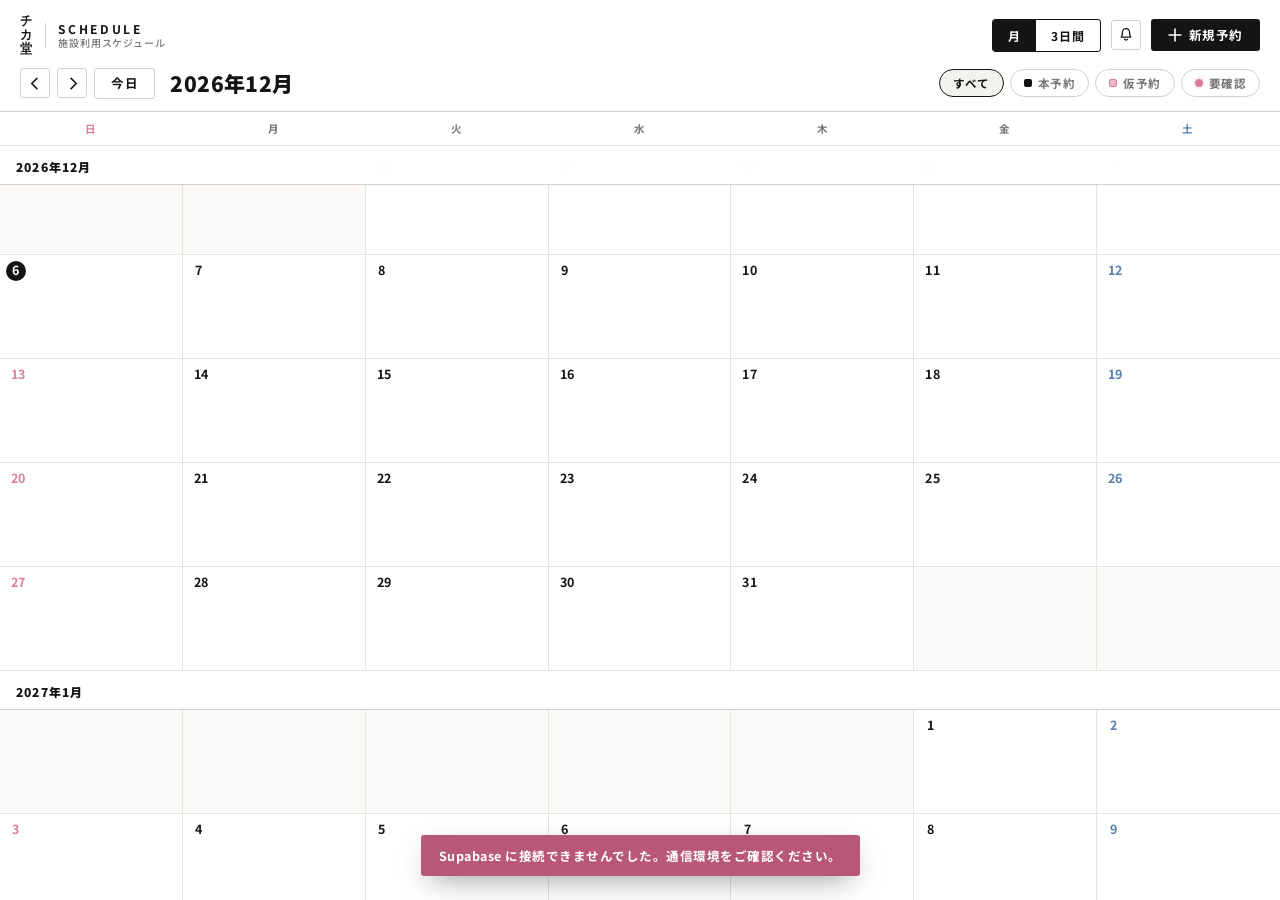
==== index.html @ fb61723a "お知らせ通知・連続スクロール・複数日予約・担当者欄を追加 - お知らせ: 予定の追加/更新をポップアップで通知。既読・未読は端末の   localStorage に予約 ID をキーとして保存し、端末" ====
<!DOCTYPE html>
<html lang="ja">
<head>
<meta charset="utf-8" />
<meta name="viewport" content="width=device-width, initial-scale=1, viewport-fit=cover" />
<title>チカ堂 スケジュール</title>
<meta name="description" content="チカ堂の施設利用スケジュール管理。月別ビューと3日間ビューで仮予約・本予約を管理します。" />
<meta name="theme-color" content="#ffffff" />
<link rel="icon" href="./assets/favicon.svg" type="image/svg+xml" />
<link rel="apple-touch-icon" href="./assets/favicon.svg" />
<link rel="preconnect" href="https://fonts.googleapis.com" />
<link rel="preconnect" href="https://fonts.gstatic.com" crossorigin />
<link href="https://fonts.googleapis.com/css2?family=Noto+Sans+JP:wght@400;500;700;900&display=swap" rel="stylesheet" />
<link rel="stylesheet" href="./css/style.css" />
</head>
<body>

<!-- ============ ヘッダー ============ -->
<header class="app-header">
  <div class="header-main">
    <a class="brand" href="./" aria-label="チカ堂 スケジュール">
      <img class="brand-logo" src="./assets/logo.svg" alt="チカ堂" />
      <span class="brand-text">
        <span class="brand-name">SCHEDULE</span>
        <span class="brand-sub">施設利用スケジュール</span>
      </span>
    </a>

    <div class="header-actions">
      <div class="seg" role="tablist" aria-label="表示切替">
        <button class="seg-btn is-active" role="tab" data-view="month" aria-selected="true">月</button>
        <button class="seg-btn" role="tab" data-view="three" aria-selected="false">3日間</button>
      </div>

      <button class="icon-btn notif-btn" id="btn-notif" type="button" aria-label="お知らせ">
        <svg viewBox="0 0 16 16" width="16" height="16" aria-hidden="true">
          <path d="M8 1.6a3.6 3.6 0 0 0-3.6 3.6v2.3L3.2 10.2h9.6L11.6 7.5V5.2A3.6 3.6 0 0 0 8 1.6Z" fill="none" stroke="currentColor" stroke-width="1.3" stroke-linejoin="round"/>
          <path d="M6.5 12.1a1.6 1.6 0 0 0 3 0" fill="none" stroke="currentColor" stroke-width="1.3" stroke-linecap="round"/>
        </svg>
        <span class="notif-badge" id="notif-badge" hidden>0</span>
      </button>

      <button class="btn btn-primary" id="btn-new" type="button">
        <svg viewBox="0 0 16 16" width="14" height="14" aria-hidden="true"><path d="M8 1.5v13M1.5 8h13" stroke="currentColor" stroke-width="1.8" stroke-linecap="square"/></svg>
        <span>新規予約</span>
      </button>
    </div>
  </div>

  <div class="header-bar">
    <div class="nav-cluster">
      <button class="icon-btn" id="btn-prev" type="button" aria-label="前へ">
        <svg viewBox="0 0 16 16" width="15" height="15" aria-hidden="true"><path d="M10 2 4 8l6 6" fill="none" stroke="currentColor" stroke-width="1.6"/></svg>
      </button>
      <button class="icon-btn" id="btn-next" type="button" aria-label="次へ">
        <svg viewBox="0 0 16 16" width="15" height="15" aria-hidden="true"><path d="M6 2l6 6-6 6" fill="none" stroke="currentColor" stroke-width="1.6"/></svg>
      </button>
      <button class="btn btn-ghost" id="btn-today" type="button">今日</button>
      <h1 class="period" id="period-label">—</h1>
    </div>

    <div class="filter-cluster">
      <button class="chip-filter is-active" data-filter="all" type="button">すべて</button>
      <button class="chip-filter" data-filter="confirmed" type="button"><i class="dot dot-confirmed"></i>本予約</button>
      <button class="chip-filter" data-filter="tentative" type="button"><i class="dot dot-tentative"></i>仮予約</button>
      <button class="chip-filter" data-filter="urgent" type="button"><i class="dot dot-urgent"></i>要確認</button>
    </div>
  </div>
</header>

<!-- ============ 本体 ============ -->
<main class="app-main">
  <section id="view-month" class="view"></section>
  <section id="view-three" class="view" hidden></section>

  <div class="loading-bar" id="loading-bar" hidden></div>
</main>

<!-- ============ お知らせポップアップ ============ -->
<div class="notif-pop" id="notif-pop" hidden role="dialog" aria-label="お知らせ">
  <div class="notif-head">
    <span class="notif-title">お知らせ<span class="notif-count" id="notif-count"></span></span>
    <div class="notif-head-actions">
      <button class="notif-linkbtn" id="notif-readall" type="button">すべて既読</button>
      <button class="icon-btn icon-btn-plain" id="notif-close" type="button" aria-label="閉じる">
        <svg viewBox="0 0 16 16" width="15" height="15" aria-hidden="true"><path d="M3 3l10 10M13 3L3 13" stroke="currentColor" stroke-width="1.6"/></svg>
      </button>
    </div>
  </div>
  <div class="notif-list" id="notif-list"></div>
</div>

<!-- ============ 予約フォーム ============ -->
<div class="overlay" id="overlay-form" hidden>
  <div class="sheet" role="dialog" aria-modal="true" aria-labelledby="form-title">
    <div class="sheet-head">
      <h2 class="sheet-title" id="form-title">新規予約</h2>
      <button class="icon-btn icon-btn-plain" id="form-close" type="button" aria-label="閉じる">
        <svg viewBox="0 0 16 16" width="16" height="16" aria-hidden="true"><path d="M3 3l10 10M13 3L3 13" stroke="currentColor" stroke-width="1.6"/></svg>
      </button>
    </div>

    <form class="sheet-body" id="reservation-form" novalidate>
      <input type="hidden" name="id" />

      <div class="field">
        <span class="label">予約区分</span>
        <div class="status-pick">
          <label class="status-opt status-opt-tentative">
            <input type="radio" name="status" value="tentative" checked />
            <span class="status-box">
              <b>仮予約</b>
              <small>未確定・仮押さえ</small>
            </span>
          </label>
          <label class="status-opt status-opt-confirmed">
            <input type="radio" name="status" value="confirmed" />
            <span class="status-box">
              <b>本予約</b>
              <small>確定</small>
            </span>
          </label>
        </div>
      </div>

      <label class="field">
        <span class="label">件名 <i class="req">必須</i></span>
        <input class="input" type="text" name="title" maxlength="80" placeholder="例）m chika. 試験営業" required />
      </label>

      <div class="field">
        <span class="label">利用日 <i class="req">必須</i><small class="hint">複数日にまたがる場合は終了日を変更</small></span>
        <div class="time-row">
          <input class="input" type="date" name="start_date" required />
          <span class="time-sep">→</span>
          <input class="input" type="date" name="end_date" required />
        </div>
        <div class="duration" id="span-label"></div>
      </div>

      <div class="field">
        <span class="label">利用時間 <i class="req">必須</i><small class="hint">30分単位</small></span>
        <div class="time-row">
          <select class="input select" name="start_time" required></select>
          <span class="time-sep">→</span>
          <select class="input select" name="end_time" required></select>
        </div>
        <div class="duration" id="duration-label"></div>
      </div>

      <label class="field">
        <span class="label">利用内容 <i class="req">必須</i></span>
        <textarea class="input textarea" name="purpose" rows="3" maxlength="1000" placeholder="例）飲食提供（サンドイッチ・蒸し牡蠣）＋物販。搬入 14:00 / 撤収 22:30。" required></textarea>
      </label>

      <div class="field-row">
        <label class="field">
          <span class="label">利用者・団体名</span>
          <input class="input" type="text" name="organizer" maxlength="80" placeholder="例）チカ堂プロジェクト" />
        </label>
        <label class="field">
          <span class="label">連絡先</span>
          <input class="input" type="text" name="contact" maxlength="120" placeholder="電話 / メール" />
        </label>
      </div>

      <div class="field-row">
        <label class="field">
          <span class="label">チカ堂担当者 <i class="opt">任意</i></span>
          <input class="input" type="text" name="staff" maxlength="80" placeholder="例）吉田" />
        </label>
        <label class="field field-narrow">
          <span class="label">人数</span>
          <input class="input" type="number" name="headcount" min="0" max="9999" placeholder="—" />
        </label>
      </div>

      <label class="field">
        <span class="label">備考</span>
        <textarea class="input textarea" name="notes" rows="2" maxlength="1000" placeholder="設営や備品などの申し送り"></textarea>
      </label>

      <div class="form-alert" id="form-alert" hidden></div>
    </form>

    <div class="sheet-foot">
      <button class="btn btn-danger-ghost" id="form-delete" type="button" hidden>削除</button>
      <div class="spacer"></div>
      <button class="btn btn-ghost" id="form-cancel" type="button">キャンセル</button>
      <button class="btn btn-primary" id="form-submit" type="button">保存</button>
    </div>
  </div>
</div>

<!-- ============ 予約詳細 ============ -->
<div class="overlay" id="overlay-detail" hidden>
  <div class="sheet sheet-narrow" role="dialog" aria-modal="true" aria-labelledby="detail-title">
    <div class="sheet-head">
      <h2 class="sheet-title" id="detail-title">予約詳細</h2>
      <button class="icon-btn icon-btn-plain" id="detail-close" type="button" aria-label="閉じる">
        <svg viewBox="0 0 16 16" width="16" height="16" aria-hidden="true"><path d="M3 3l10 10M13 3L3 13" stroke="currentColor" stroke-width="1.6"/></svg>
      </button>
    </div>
    <div class="sheet-body" id="detail-body"></div>
    <div class="sheet-foot">
      <button class="btn btn-danger-ghost" id="detail-delete" type="button">削除</button>
      <div class="spacer"></div>
      <button class="btn btn-ghost" id="detail-confirm" type="button" hidden>本予約に確定</button>
      <button class="btn btn-primary" id="detail-edit" type="button">編集</button>
    </div>
  </div>
</div>

<div class="toast-wrap" id="toast-wrap" aria-live="polite"></div>

<script type="module" src="./js/app.js"></script>
</body>
</html>
---- css/style.css ----
@charset "UTF-8";

/* ==========================================================================
   チカ堂 SCHEDULE
   トンマナ：ポスター準拠（ストーングレー / ピンク / 墨黒）
   ========================================================================== */

:root {
  /* --- ポスター由来のカラー --- */
  --ink:          #141414; /* 墨黒（ロゴ・見出し） */
  --ink-80:       #3d3d3d;
  --ink-55:       #767676;
  --ink-35:       #a6a4a0;
  --pink:         #f2b3c6; /* ポスターのピンク面 */
  --pink-deep:    #d97f9e;
  --pink-dark:    #b8577a;
  --pink-soft:    #fdeef3;
  --stone:        #c9c6c0; /* ポスターの地色グレー */
  --stone-mid:    #e2dfd9;
  --stone-light:  #f4f2ef;

  --paper:        #ffffff;
  --line:         #e7e4df;
  --line-strong:  #d5d1ca;

  /* --- レイアウト --- */
  --hour-h: 52px;           /* 3日間ビュー 1時間の高さ */
  --gutter-w: 54px;         /* 時間軸の幅 */
  --header-h: 118px;        /* 実測値を JS が上書きする */
  --radius: 3px;

  --shadow-sheet: 0 24px 60px -20px rgba(20, 20, 20, .35), 0 2px 8px rgba(20, 20, 20, .06);
  --shadow-pop: 0 18px 44px -14px rgba(20, 20, 20, .32), 0 2px 6px rgba(20, 20, 20, .07);
  --font: "Noto Sans JP", -apple-system, BlinkMacSystemFont, "Hiragino Kaku Gothic ProN",
          "Yu Gothic", Meiryo, sans-serif;
}

* { box-sizing: border-box; }

/* display を持つコンポーネントでも hidden 属性を確実に効かせる */
[hidden] { display: none !important; }

html, body {
  margin: 0;
  padding: 0;
  height: 100%;
}

body {
  font-family: var(--font);
  color: var(--ink);
  background: var(--paper);
  -webkit-font-smoothing: antialiased;
  -webkit-text-size-adjust: 100%;
  display: flex;
  flex-direction: column;
  overflow: hidden;
}

button, input, select, textarea { font-family: inherit; font-size: inherit; color: inherit; }
button { cursor: pointer; }

/* ==========================================================================
   ヘッダー
   ========================================================================== */

.app-header {
  flex: none;
  background: var(--paper);
  border-bottom: 1px solid var(--line-strong);
  padding-top: env(safe-area-inset-top);
  position: relative;
  z-index: 60;
}

.header-main {
  display: flex;
  align-items: center;
  justify-content: space-between;
  gap: 16px;
  padding: 14px 20px 12px;
}

.brand {
  display: flex;
  align-items: center;
  gap: 12px;
  text-decoration: none;
  color: inherit;
}

.brand-logo { height: 42px; width: auto; display: block; }

.brand-text {
  display: flex;
  flex-direction: column;
  gap: 3px;
  padding-left: 12px;
  border-left: 1px solid var(--line-strong);
}

.brand-name { font-size: 12px; font-weight: 700; letter-spacing: .22em; line-height: 1; }
.brand-sub { font-size: 10px; font-weight: 500; letter-spacing: .08em; color: var(--ink-55); line-height: 1; }

.header-actions { display: flex; align-items: center; gap: 10px; }

/* セグメント（月 / 3日間） */
.seg {
  display: inline-flex;
  border: 1px solid var(--ink);
  border-radius: var(--radius);
  overflow: hidden;
}

.seg-btn {
  appearance: none;
  border: 0;
  background: transparent;
  padding: 7px 15px;
  font-size: 12px;
  font-weight: 700;
  letter-spacing: .06em;
  color: var(--ink);
  transition: background .14s ease, color .14s ease;
}

.seg-btn + .seg-btn { border-left: 1px solid var(--ink); }
.seg-btn:hover { background: var(--stone-light); }
.seg-btn.is-active { background: var(--ink); color: #fff; }

/* ボタン */
.btn {
  appearance: none;
  display: inline-flex;
  align-items: center;
  justify-content: center;
  gap: 7px;
  border-radius: var(--radius);
  border: 1px solid transparent;
  padding: 8px 16px;
  font-size: 12.5px;
  font-weight: 700;
  letter-spacing: .05em;
  line-height: 1;
  white-space: nowrap;
  transition: background .14s ease, color .14s ease, border-color .14s ease, opacity .14s ease;
}

.btn-primary { background: var(--ink); color: #fff; }
.btn-primary:hover { background: #000; }
.btn-ghost { background: transparent; color: var(--ink); border-color: var(--line-strong); }
.btn-ghost:hover { background: var(--stone-light); }
.btn-danger-ghost { background: transparent; color: var(--pink-deep); border-color: transparent; padding-left: 4px; }
.btn-danger-ghost:hover { color: var(--pink-dark); text-decoration: underline; }
.btn:disabled { opacity: .45; pointer-events: none; }

.icon-btn {
  appearance: none;
  display: inline-flex;
  align-items: center;
  justify-content: center;
  width: 30px;
  height: 30px;
  border: 1px solid var(--line-strong);
  border-radius: var(--radius);
  background: var(--paper);
  color: var(--ink);
  transition: background .14s ease;
}

.icon-btn:hover { background: var(--stone-light); }
.icon-btn-plain { border-color: transparent; }

/* お知らせベル */
.notif-btn { position: relative; }
.notif-btn.has-unread { border-color: var(--pink-deep); color: var(--pink-dark); }

.notif-badge {
  position: absolute;
  top: -6px;
  right: -6px;
  min-width: 17px;
  height: 17px;
  padding: 0 4px;
  border-radius: 999px;
  background: var(--pink-deep);
  color: #fff;
  font-size: 10px;
  font-weight: 700;
  line-height: 17px;
  text-align: center;
  letter-spacing: 0;
}

/* 期間バー */
.header-bar {
  display: flex;
  align-items: center;
  justify-content: space-between;
  gap: 16px;
  padding: 0 20px 12px;
  flex-wrap: wrap;
}

.nav-cluster { display: flex; align-items: center; gap: 7px; }

.period {
  margin: 0 0 0 8px;
  font-size: 21px;
  font-weight: 900;
  letter-spacing: .02em;
  line-height: 1.1;
  white-space: nowrap;
}

.period .period-sub {
  font-size: 12px;
  font-weight: 500;
  color: var(--ink-55);
  letter-spacing: .06em;
  margin-left: 8px;
}

.filter-cluster { display: flex; align-items: center; gap: 6px; }

.chip-filter {
  appearance: none;
  display: inline-flex;
  align-items: center;
  gap: 6px;
  border: 1px solid var(--line-strong);
  background: var(--paper);
  border-radius: 999px;
  padding: 5px 13px;
  font-size: 11.5px;
  font-weight: 700;
  letter-spacing: .04em;
  color: var(--ink-55);
  white-space: nowrap;
  transition: all .14s ease;
}

.chip-filter:hover { background: var(--stone-light); }
.chip-filter.is-active { border-color: var(--ink); color: var(--ink); background: var(--stone-light); }

.dot { width: 8px; height: 8px; border-radius: 2px; display: inline-block; flex: none; }
.dot-confirmed { background: var(--ink); }
.dot-tentative { background: var(--pink); border: 1px solid var(--pink-deep); }
.dot-urgent { background: var(--pink-deep); border-radius: 999px; box-shadow: 0 0 0 2px var(--pink-soft); }

/* ==========================================================================
   メイン
   ========================================================================== */

.app-main {
  flex: 1 1 auto;
  min-height: 0;
  position: relative;
  display: flex;
  flex-direction: column;
}

.view { flex: 1 1 auto; min-height: 0; display: flex; flex-direction: column; }

.loading-bar {
  position: absolute;
  top: 0; left: 0; right: 0;
  height: 2px;
  background: var(--stone-mid);
  overflow: hidden;
  z-index: 40;
}

.loading-bar::after {
  content: "";
  position: absolute;
  inset: 0;
  background: var(--pink-deep);
  transform: translateX(-100%);
  animation: slide 1.1s ease-in-out infinite;
}

@keyframes slide {
  0%   { transform: translateX(-100%); }
  60%  { transform: translateX(100%); }
  100% { transform: translateX(100%); }
}

/* ==========================================================================
   月別ビュー（縦スクロールで翌月へ）
   ========================================================================== */

.month { display: flex; flex-direction: column; height: 100%; min-height: 0; }

.month-dow {
  flex: none;
  display: grid;
  grid-template-columns: repeat(7, 1fr);
  border-bottom: 1px solid var(--line);
  background: var(--paper);
}

.month-dow span {
  text-align: center;
  padding: 9px 0;
  font-size: 10.5px;
  font-weight: 700;
  letter-spacing: .16em;
  color: var(--ink-55);
}

.month-dow span.is-sat { color: #5b7ea8; }
.month-dow span.is-sun { color: var(--pink-deep); }

.month-scroll {
  flex: 1 1 auto;
  min-height: 0;
  overflow-y: auto;
  overflow-x: hidden;
  overscroll-behavior-y: contain;
  -webkit-overflow-scrolling: touch;
}

.month-block { position: relative; }

.month-block-head {
  position: sticky;
  top: 0;
  z-index: 8;
  background: rgba(255, 255, 255, .94);
  backdrop-filter: blur(6px);
  border-bottom: 1px solid var(--line-strong);
  padding: 7px 16px;
}

.month-block-title {
  font-size: 12px;
  font-weight: 900;
  letter-spacing: .1em;
}

.month-grid {
  display: grid;
  grid-template-columns: repeat(7, minmax(0, 1fr));
  grid-auto-rows: minmax(104px, auto);
}

.mcell {
  border-right: 1px solid var(--line);
  border-bottom: 1px solid var(--line);
  min-width: 0;
  padding: 6px 6px 8px;
  display: flex;
  flex-direction: column;
  gap: 4px;
  background: var(--paper);
  cursor: pointer;
  transition: background .12s ease;
}

.mcell:nth-child(7n) { border-right: 0; }
.mcell:hover { background: var(--stone-light); }

.mcell.is-blank {
  background: #fbfaf9;
  cursor: default;
  pointer-events: none;
}

.mcell-head { display: flex; align-items: center; justify-content: space-between; gap: 4px; flex: none; }

.mcell-num {
  appearance: none;
  border: 0;
  background: transparent;
  color: inherit;
  font-size: 12.5px;
  font-weight: 700;
  letter-spacing: .02em;
  line-height: 1;
  min-width: 20px;
  height: 20px;
  display: inline-flex;
  align-items: center;
  justify-content: center;
  border-radius: 999px;
  padding: 0 5px;
}

.mcell.is-sat .mcell-num { color: #5b7ea8; }
.mcell.is-sun .mcell-num { color: var(--pink-deep); }
.mcell.is-today .mcell-num { background: var(--ink); color: #fff; }

.mcell-count { font-size: 9.5px; font-weight: 700; color: var(--ink-35); letter-spacing: .04em; }

.mcell-body { display: flex; flex-direction: column; gap: 3px; overflow: hidden; min-height: 0; }

.mchip {
  appearance: none;
  display: flex;
  align-items: baseline;
  gap: 5px;
  border-radius: 2px;
  padding: 3px 6px;
  font-size: 10.5px;
  line-height: 1.25;
  font-weight: 500;
  text-align: left;
  border: 1px solid transparent;
  width: 100%;
  overflow: hidden;
  background: none;
}

.mchip .mchip-time { font-weight: 700; font-variant-numeric: tabular-nums; flex: none; }
.mchip .mchip-title { overflow: hidden; text-overflow: ellipsis; white-space: nowrap; flex: 1 1 auto; }
.mchip .mchip-idx { font-size: 8.5px; font-weight: 700; opacity: .65; flex: none; font-variant-numeric: tabular-nums; }

.mchip.is-confirmed { background: var(--ink); color: #fff; }
.mchip.is-tentative { background: var(--pink-soft); color: var(--ink); border-color: var(--pink); border-style: dashed; }
.mchip:hover { opacity: .82; }

.mchip-flag {
  font-style: normal;
  font-weight: 900;
  font-size: 10px;
  color: #fff;
  background: var(--pink-deep);
  border-radius: 999px;
  width: 12px;
  height: 12px;
  line-height: 12px;
  text-align: center;
  flex: none;
  align-self: center;
}

.mchip.is-urgent {
  background: var(--pink);
  border: 1px solid var(--pink-dark);
  border-style: solid;
  color: var(--ink);
  font-weight: 700;
  box-shadow: 0 0 0 1px var(--pink-soft);
}

.mchip-more {
  appearance: none;
  font-size: 9.5px;
  font-weight: 700;
  color: var(--ink-55);
  padding: 1px 6px;
  background: none;
  border: 0;
  text-align: left;
  letter-spacing: .04em;
}

.mchip-more:hover { color: var(--ink); }

/* ==========================================================================
   3日間ビュー（横スクロールで他の日へ）
   ========================================================================== */

.three { display: flex; flex-direction: column; height: 100%; min-height: 0; }

.three-scroll {
  flex: 1 1 auto;
  min-height: 0;
  overflow: auto;
  position: relative;
  -webkit-overflow-scrolling: touch;
  overscroll-behavior: contain;
  scroll-padding-left: var(--gutter-w);
  scroll-snap-type: x proximity;
}

.three-inner { position: relative; }

.three-head {
  display: grid;
  position: sticky;
  top: 0;
  z-index: 30;
  background: var(--paper);
  border-bottom: 1px solid var(--line-strong);
}

.three-tz {
  position: sticky;
  left: 0;
  z-index: 32;
  background: var(--paper);
  display: flex;
  align-items: flex-end;
  justify-content: center;
  padding-bottom: 8px;
  font-size: 9px;
  font-weight: 700;
  letter-spacing: .06em;
  color: var(--ink-35);
  border-right: 1px solid var(--line);
}

.three-day {
  padding: 10px 6px 8px;
  text-align: center;
  border-left: 1px solid var(--line);
  cursor: pointer;
  scroll-snap-align: start;
  position: relative;
}

.three-day:hover { background: var(--stone-light); }

.three-day-dow {
  font-size: 10px;
  font-weight: 700;
  letter-spacing: .14em;
  color: var(--ink-55);
  line-height: 1;
  margin-bottom: 6px;
}

.three-day.is-sat .three-day-dow { color: #5b7ea8; }
.three-day.is-sun .three-day-dow { color: var(--pink-deep); }

.three-day-num {
  font-size: 22px;
  font-weight: 900;
  line-height: 1;
  letter-spacing: .01em;
  display: inline-flex;
  align-items: center;
  justify-content: center;
  min-width: 34px;
  height: 34px;
  border-radius: 999px;
}

.three-day.is-today .three-day-num { background: var(--ink); color: #fff; }

.three-day-mon {
  position: absolute;
  top: 8px;
  left: 6px;
  font-size: 9px;
  font-weight: 900;
  letter-spacing: .04em;
  color: var(--ink);
}

.three-body { display: grid; position: relative; }

.three-gutter {
  position: sticky;
  left: 0;
  z-index: 20;
  background: var(--paper);
  border-right: 1px solid var(--line);
}

.three-gutter .hour-label {
  position: absolute;
  right: 8px;
  transform: translateY(-50%);
  font-size: 9.5px;
  font-weight: 700;
  color: var(--ink-35);
  font-variant-numeric: tabular-nums;
  letter-spacing: .02em;
  white-space: nowrap;
}

.three-col {
  position: relative;
  border-left: 1px solid var(--line);
  min-width: 0;
  scroll-snap-align: start;
}

.three-col.is-today { background: #fdfcfb; }

.hour-line { position: absolute; left: 0; right: 0; border-top: 1px solid var(--line); pointer-events: none; }
.half-line { position: absolute; left: 0; right: 0; border-top: 1px dotted #efedea; pointer-events: none; }
.off-hours { position: absolute; left: 0; right: 0; background: #faf9f8; pointer-events: none; }

.slot { position: absolute; left: 0; right: 0; background: transparent; border: 0; padding: 0; }
.slot:hover { background: rgba(242, 179, 198, .18); }

.now-line {
  position: absolute;
  left: 0; right: 0;
  height: 0;
  border-top: 1.5px solid var(--pink-deep);
  z-index: 6;
  pointer-events: none;
}

.now-line::before {
  content: "";
  position: absolute;
  left: -3px; top: -4px;
  width: 7px; height: 7px;
  border-radius: 50%;
  background: var(--pink-deep);
}

/* 予定ブロック */
.evt {
  appearance: none;
  position: absolute;
  background: transparent;
  border-radius: 2px;
  padding: 3px 6px;
  overflow: hidden;
  text-align: left;
  border: 1px solid transparent;
  z-index: 5;
  display: flex;
  flex-direction: column;
  gap: 1px;
  transition: filter .14s ease;
  min-height: 15px;
}

.evt:hover { filter: brightness(1.08); z-index: 8; }

.evt.is-confirmed { background: var(--ink); color: #fff; }

.evt.is-tentative {
  background: repeating-linear-gradient(135deg, var(--pink-soft) 0 6px, #fff 6px 12px);
  color: var(--ink);
  border-color: var(--pink-deep);
  border-style: dashed;
}

.evt.is-urgent {
  background: repeating-linear-gradient(135deg, var(--pink) 0 7px, #f9cfdc 7px 14px);
  border: 2px solid var(--pink-dark);
  border-style: solid;
  color: var(--ink);
}

.evt-time {
  font-size: 9px;
  font-weight: 700;
  font-variant-numeric: tabular-nums;
  letter-spacing: .02em;
  opacity: .82;
  line-height: 1.15;
  white-space: nowrap;
}

.evt-title {
  font-size: 10.5px;
  font-weight: 700;
  line-height: 1.2;
  overflow: hidden;
  display: -webkit-box;
  -webkit-line-clamp: 3;
  -webkit-box-orient: vertical;
  word-break: break-word;
}

.evt-flag {
  font-style: normal;
  font-weight: 900;
  color: #fff;
  background: var(--pink-dark);
  border-radius: 999px;
  display: inline-block;
  width: 12px;
  height: 12px;
  line-height: 12px;
  text-align: center;
  font-size: 9px;
  margin-right: 4px;
  vertical-align: 1px;
}

.evt-idx {
  font-size: 9px;
  font-weight: 700;
  opacity: .72;
  letter-spacing: .02em;
  font-variant-numeric: tabular-nums;
}

.evt-purpose {
  font-size: 9.5px;
  font-weight: 400;
  line-height: 1.25;
  opacity: .78;
  overflow: hidden;
  display: -webkit-box;
  -webkit-line-clamp: 2;
  -webkit-box-orient: vertical;
  word-break: break-word;
}

.evt.is-short { flex-direction: row; align-items: baseline; gap: 5px; padding: 1px 5px; }
.evt.is-short .evt-title { -webkit-line-clamp: 1; }
.evt.is-short .evt-purpose { display: none; }

/* ==========================================================================
   お知らせポップアップ
   ========================================================================== */

.notif-pop {
  position: fixed;
  top: calc(var(--header-h) + 8px);
  right: 16px;
  width: min(400px, calc(100vw - 32px));
  max-height: min(62vh, 560px);
  background: var(--paper);
  border: 1px solid var(--line-strong);
  border-radius: var(--radius);
  box-shadow: var(--shadow-pop);
  display: flex;
  flex-direction: column;
  z-index: 120;
  animation: rise .18s cubic-bezier(.2, .7, .3, 1);
  overflow: hidden;
}

.notif-head {
  flex: none;
  display: flex;
  align-items: center;
  justify-content: space-between;
  gap: 10px;
  padding: 12px 12px 12px 16px;
  border-bottom: 1px solid var(--line);
}

.notif-title { font-size: 12.5px; font-weight: 900; letter-spacing: .1em; }
.notif-count { color: var(--pink-dark); }
.notif-head-actions { display: flex; align-items: center; gap: 6px; }

.notif-linkbtn {
  appearance: none;
  border: 0;
  background: none;
  font-size: 11px;
  font-weight: 700;
  letter-spacing: .04em;
  color: var(--ink-55);
  padding: 4px 6px;
}

.notif-linkbtn:hover { color: var(--ink); text-decoration: underline; }

.notif-list { flex: 1 1 auto; min-height: 0; overflow-y: auto; }

.notif-empty { margin: 0; padding: 28px 16px; text-align: center; font-size: 11.5px; color: var(--ink-35); letter-spacing: .04em; }

.notif-item {
  display: flex;
  align-items: stretch;
  gap: 0;
  border-bottom: 1px solid var(--line);
}

.notif-item:last-child { border-bottom: 0; }
.notif-item.is-deadline { background: var(--pink-soft); }

.notif-main {
  appearance: none;
  flex: 1 1 auto;
  min-width: 0;
  display: flex;
  align-items: flex-start;
  gap: 9px;
  background: none;
  border: 0;
  text-align: left;
  padding: 11px 8px 11px 14px;
}

.notif-main:hover { background: rgba(20, 20, 20, .035); }

.notif-kind {
  flex: none;
  font-size: 9.5px;
  font-weight: 700;
  letter-spacing: .06em;
  padding: 3px 6px;
  border-radius: 2px;
  margin-top: 1px;
}

.notif-kind.is-new { background: var(--ink); color: #fff; }
.notif-kind.is-updated { background: var(--stone-mid); color: var(--ink-80); }
.notif-kind.is-deadline { background: var(--pink-dark); color: #fff; }

.notif-body { display: flex; flex-direction: column; gap: 3px; min-width: 0; }

.notif-item-title {
  font-size: 12.5px;
  font-weight: 700;
  line-height: 1.35;
  overflow: hidden;
  text-overflow: ellipsis;
  white-space: nowrap;
}

.notif-when { font-size: 10.5px; font-weight: 700; color: var(--ink-55); letter-spacing: .02em; font-variant-numeric: tabular-nums; }
.notif-sub { font-size: 10.5px; color: var(--ink-55); line-height: 1.4; }
.notif-item.is-deadline .notif-sub { color: var(--pink-dark); font-weight: 700; }

.notif-dismiss {
  appearance: none;
  flex: none;
  border: 0;
  border-left: 1px solid var(--line);
  background: none;
  font-size: 10px;
  font-weight: 700;
  letter-spacing: .06em;
  color: var(--ink-35);
  padding: 0 12px;
}

.notif-dismiss:hover { background: var(--stone-light); color: var(--ink); }

/* ==========================================================================
   モーダル
   ========================================================================== */

.overlay {
  position: fixed;
  inset: 0;
  background: rgba(20, 20, 20, .42);
  display: flex;
  align-items: center;
  justify-content: center;
  padding: 20px;
  z-index: 140;
  animation: fade .16s ease;
}

@keyframes fade { from { opacity: 0; } to { opacity: 1; } }

.sheet {
  background: var(--paper);
  width: 100%;
  max-width: 560px;
  max-height: calc(100dvh - 40px);
  display: flex;
  flex-direction: column;
  box-shadow: var(--shadow-sheet);
  border-radius: var(--radius);
  animation: rise .2s cubic-bezier(.2, .7, .3, 1);
}

.sheet-narrow { max-width: 460px; }

@keyframes rise { from { transform: translateY(12px); opacity: 0; } to { transform: none; opacity: 1; } }

.sheet-head {
  flex: none;
  display: flex;
  align-items: center;
  justify-content: space-between;
  gap: 12px;
  padding: 18px 20px 14px;
  border-bottom: 1px solid var(--line);
}

.sheet-title { margin: 0; font-size: 15px; font-weight: 900; letter-spacing: .06em; }

.sheet-body {
  flex: 1 1 auto;
  min-height: 0;
  overflow-y: auto;
  padding: 20px;
  display: flex;
  flex-direction: column;
  gap: 15px;
}

.sheet-foot {
  flex: none;
  display: flex;
  align-items: center;
  gap: 8px;
  padding: 14px 20px;
  border-top: 1px solid var(--line);
  background: #fcfbfa;
}

.sheet-foot .spacer { flex: 1 1 auto; }

/* フォーム */
.field { display: flex; flex-direction: column; gap: 6px; }
.field-narrow { max-width: 110px; }
.field-row { display: flex; gap: 12px; }
.field-row > .field { flex: 1 1 0; min-width: 0; }

.label {
  font-size: 10.5px;
  font-weight: 700;
  letter-spacing: .1em;
  color: var(--ink-55);
  display: flex;
  align-items: center;
  gap: 7px;
  flex-wrap: wrap;
}

.label .req, .label .opt {
  font-style: normal;
  font-size: 9px;
  font-weight: 700;
  letter-spacing: .06em;
  border-radius: 2px;
  padding: 1px 4px;
}

.label .req { color: var(--pink-deep); border: 1px solid var(--pink); }
.label .opt { color: var(--ink-35); border: 1px solid var(--line-strong); }
.label .hint { font-size: 9.5px; font-weight: 500; color: var(--ink-35); letter-spacing: .04em; }

.input {
  appearance: none;
  width: 100%;
  border: 1px solid var(--line-strong);
  border-radius: var(--radius);
  background: var(--paper);
  padding: 9px 11px;
  font-size: 13.5px;
  line-height: 1.5;
  transition: border-color .14s ease, box-shadow .14s ease;
}

.input:focus {
  outline: none;
  border-color: var(--ink);
  box-shadow: 0 0 0 3px rgba(242, 179, 198, .35);
}

.input::placeholder { color: var(--ink-35); }
.textarea { resize: vertical; min-height: 62px; }

.select {
  background-image: url("data:image/svg+xml;charset=UTF-8,%3Csvg xmlns='http://www.w3.org/2000/svg' viewBox='0 0 12 8'%3E%3Cpath d='M1 1.5 6 6.5l5-5' fill='none' stroke='%23767676' stroke-width='1.4'/%3E%3C/svg%3E");
  background-repeat: no-repeat;
  background-position: right 10px center;
  background-size: 10px;
  padding-right: 28px;
  font-variant-numeric: tabular-nums;
}

.time-row { display: flex; align-items: center; gap: 10px; }
.time-row .input { flex: 1 1 0; min-width: 0; }
.time-sep { font-size: 12px; color: var(--ink-35); flex: none; }

.duration { font-size: 10.5px; font-weight: 700; color: var(--ink-55); letter-spacing: .04em; }

/* 予約区分ピッカー */
.status-pick { display: flex; gap: 10px; }
.status-opt { flex: 1 1 0; min-width: 0; cursor: pointer; }
.status-opt input { position: absolute; opacity: 0; pointer-events: none; }

.status-box {
  display: flex;
  flex-direction: column;
  gap: 3px;
  border: 1px solid var(--line-strong);
  border-radius: var(--radius);
  padding: 10px 12px;
  transition: all .14s ease;
}

.status-box b { font-size: 13px; font-weight: 900; letter-spacing: .06em; }
.status-box small { font-size: 10px; color: var(--ink-55); letter-spacing: .04em; }
.status-opt:hover .status-box { border-color: var(--ink-35); }

.status-opt-tentative input:checked + .status-box {
  border-color: var(--pink-deep);
  border-style: dashed;
  background: var(--pink-soft);
}

.status-opt-confirmed input:checked + .status-box { border-color: var(--ink); background: var(--ink); }
.status-opt-confirmed input:checked + .status-box b { color: #fff; }
.status-opt-confirmed input:checked + .status-box small { color: rgba(255, 255, 255, .7); }

.form-alert {
  border: 1px solid var(--pink);
  background: var(--pink-soft);
  border-radius: var(--radius);
  padding: 10px 12px;
  font-size: 11.5px;
  line-height: 1.6;
  font-weight: 500;
  color: #9c3f61;
  white-space: pre-line;
}

/* 詳細 */
.detail-status {
  display: inline-flex;
  align-items: center;
  gap: 6px;
  align-self: flex-start;
  font-size: 10.5px;
  font-weight: 700;
  letter-spacing: .1em;
  padding: 4px 10px;
  border-radius: 2px;
}

.detail-status.is-confirmed { background: var(--ink); color: #fff; }
.detail-status.is-tentative { background: var(--pink-soft); color: var(--pink-dark); border: 1px dashed var(--pink-deep); }

.detail-urgent {
  border: 1px solid var(--pink-dark);
  background: var(--pink);
  border-radius: var(--radius);
  padding: 10px 12px;
  font-size: 11.5px;
  font-weight: 700;
  line-height: 1.6;
  color: var(--ink);
}

.detail-h { margin: 0; font-size: 19px; font-weight: 900; line-height: 1.4; letter-spacing: .01em; word-break: break-word; }

.detail-when {
  display: flex;
  flex-direction: column;
  gap: 4px;
  padding-bottom: 14px;
  border-bottom: 1px solid var(--line);
}

.detail-when-date { font-size: 13.5px; font-weight: 700; letter-spacing: .03em; }
.detail-when-time { font-size: 13px; font-weight: 700; color: var(--ink-80); font-variant-numeric: tabular-nums; }
.detail-when .detail-dur { font-weight: 500; color: var(--ink-55); margin-left: 8px; font-size: 11.5px; }

.detail-list { display: flex; flex-direction: column; gap: 13px; }
.detail-item { display: flex; flex-direction: column; gap: 4px; }
.detail-item dt { font-size: 10px; font-weight: 700; letter-spacing: .12em; color: var(--ink-35); }
.detail-item dd { margin: 0; font-size: 13px; line-height: 1.7; white-space: pre-wrap; word-break: break-word; }
.detail-meta { font-size: 10px; color: var(--ink-35); letter-spacing: .04em; padding-top: 4px; }

/* ==========================================================================
   トースト
   ========================================================================== */

.toast-wrap {
  position: fixed;
  left: 50%;
  bottom: calc(24px + env(safe-area-inset-bottom));
  transform: translateX(-50%);
  display: flex;
  flex-direction: column;
  gap: 8px;
  align-items: center;
  z-index: 200;
  pointer-events: none;
  width: min(92vw, 460px);
}

.toast {
  background: var(--ink);
  color: #fff;
  border-radius: var(--radius);
  padding: 11px 18px;
  font-size: 12.5px;
  font-weight: 700;
  letter-spacing: .04em;
  box-shadow: 0 10px 30px -10px rgba(0, 0, 0, .5);
  animation: rise .2s ease;
  text-align: center;
}

.toast.is-error { background: var(--pink-dark); }

/* ==========================================================================
   レスポンシブ
   ========================================================================== */

@media (max-width: 720px) {
  :root { --gutter-w: 44px; --hour-h: 48px; }

  .header-main { padding: 12px 14px 10px; }
  .brand-logo { height: 34px; }
  .brand-sub { display: none; }
  .header-bar { padding: 0 14px 10px; gap: 10px; }
  .period { font-size: 17px; margin-left: 4px; }
  .period .period-sub { display: none; }
  .btn { padding: 8px 12px; }
  .btn-primary span { display: none; }
  .btn-primary { padding: 8px 11px; }

  .filter-cluster { width: 100%; overflow-x: auto; scrollbar-width: none; }
  .filter-cluster::-webkit-scrollbar { display: none; }

  .month-grid { grid-auto-rows: minmax(78px, auto); }
  .mcell { padding: 4px 3px 6px; }
  .mcell-num { font-size: 11px; }
  .mcell-count { display: none; }

  .mchip { padding: 2px 4px; font-size: 9px; gap: 3px; }
  .mchip .mchip-time { display: none; }
  .mchip .mchip-idx { display: none; }

  .notif-pop {
    top: auto;
    right: 0;
    left: 0;
    bottom: 0;
    width: auto;
    max-height: 72dvh;
    border-radius: 10px 10px 0 0;
    padding-bottom: env(safe-area-inset-bottom);
  }

  .overlay { padding: 0; align-items: flex-end; }

  .sheet {
    max-width: none;
    max-height: 94dvh;
    border-radius: 10px 10px 0 0;
    padding-bottom: env(safe-area-inset-bottom);
  }

  .field-row { flex-direction: column; gap: 15px; }
  .field-narrow { max-width: none; }
  .three-day-num { font-size: 19px; min-width: 30px; height: 30px; }
}

@media (max-width: 420px) {
  .brand-text { display: none; }
  .seg-btn { padding: 7px 11px; }
}
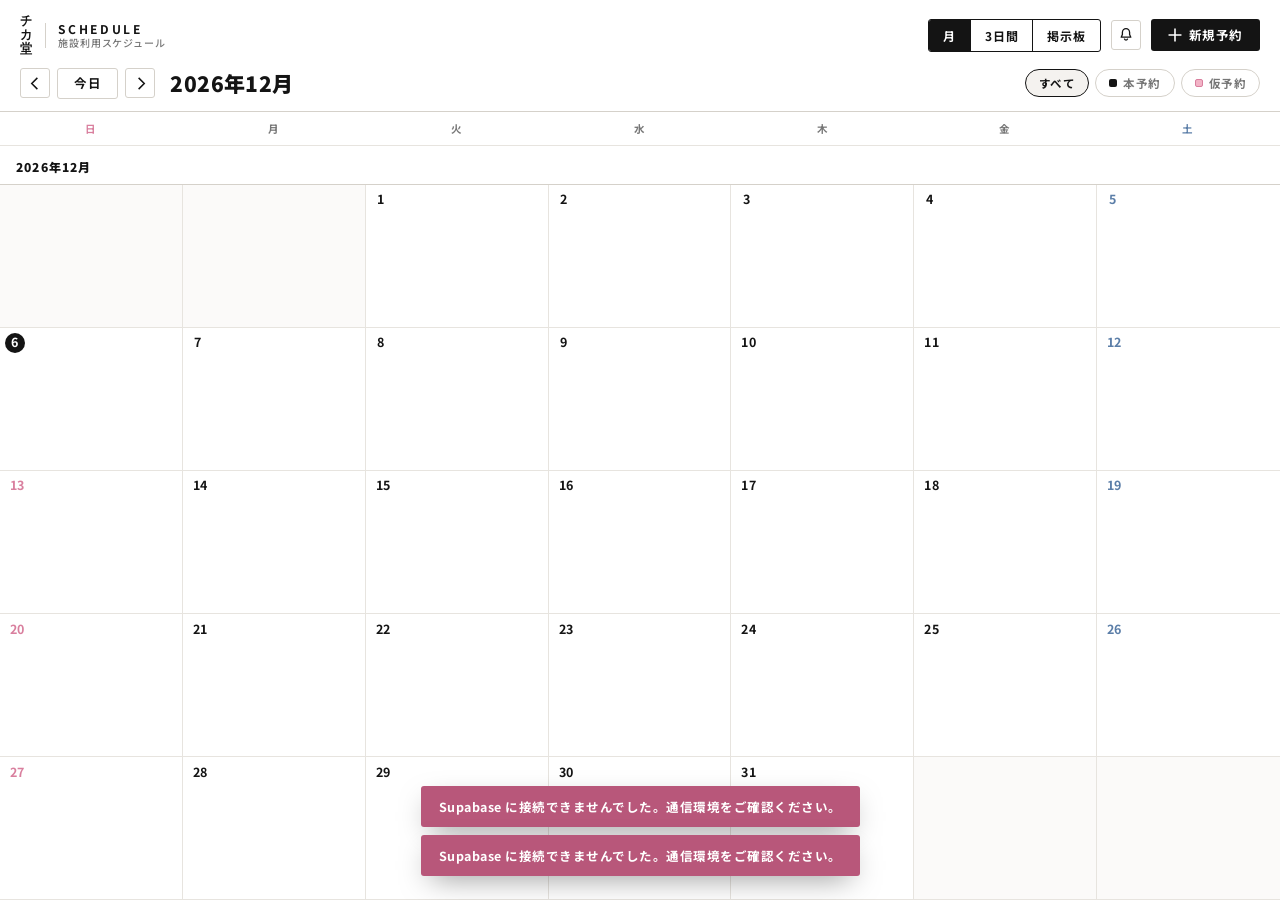
==== commit dfb5d07d: "掲示板の追加と、月ビューのスナップ表示・日時入力の一体化 - 月別ビュー: 1画面に1か月をぴったり収め、scroll-snap で月ごとに   切り替わるようにした。月の途中でスクロールが止まらない" ====
--- a/index.html
+++ b/index.html
@@ -4,7 +4,7 @@
 <meta charset="utf-8" />
 <meta name="viewport" content="width=device-width, initial-scale=1, viewport-fit=cover" />
 <title>チカ堂 スケジュール</title>
-<meta name="description" content="チカ堂の施設利用スケジュール管理。月別ビューと3日間ビューで仮予約・本予約を管理します。" />
+<meta name="description" content="チカ堂の施設利用スケジュール管理。月別ビュー・3日間ビュー・イベント相談掲示板。" />
 <meta name="theme-color" content="#ffffff" />
 <link rel="icon" href="./assets/favicon.svg" type="image/svg+xml" />
 <link rel="apple-touch-icon" href="./assets/favicon.svg" />
@@ -30,6 +30,7 @@
       <div class="seg" role="tablist" aria-label="表示切替">
         <button class="seg-btn is-active" role="tab" data-view="month" aria-selected="true">月</button>
         <button class="seg-btn" role="tab" data-view="three" aria-selected="false">3日間</button>
+        <button class="seg-btn" role="tab" data-view="board" aria-selected="false">掲示板</button>
       </div>
 
       <button class="icon-btn notif-btn" id="btn-notif" type="button" aria-label="お知らせ">
@@ -42,28 +43,27 @@
 
       <button class="btn btn-primary" id="btn-new" type="button">
         <svg viewBox="0 0 16 16" width="14" height="14" aria-hidden="true"><path d="M8 1.5v13M1.5 8h13" stroke="currentColor" stroke-width="1.8" stroke-linecap="square"/></svg>
-        <span>新規予約</span>
+        <span id="btn-new-label">新規予約</span>
       </button>
     </div>
   </div>
 
   <div class="header-bar">
-    <div class="nav-cluster">
+    <div class="nav-cluster" id="nav-cluster">
       <button class="icon-btn" id="btn-prev" type="button" aria-label="前へ">
         <svg viewBox="0 0 16 16" width="15" height="15" aria-hidden="true"><path d="M10 2 4 8l6 6" fill="none" stroke="currentColor" stroke-width="1.6"/></svg>
       </button>
+      <button class="btn btn-ghost" id="btn-today" type="button">今日</button>
       <button class="icon-btn" id="btn-next" type="button" aria-label="次へ">
         <svg viewBox="0 0 16 16" width="15" height="15" aria-hidden="true"><path d="M6 2l6 6-6 6" fill="none" stroke="currentColor" stroke-width="1.6"/></svg>
       </button>
-      <button class="btn btn-ghost" id="btn-today" type="button">今日</button>
       <h1 class="period" id="period-label">—</h1>
     </div>
 
-    <div class="filter-cluster">
+    <div class="filter-cluster" id="filter-cluster">
       <button class="chip-filter is-active" data-filter="all" type="button">すべて</button>
       <button class="chip-filter" data-filter="confirmed" type="button"><i class="dot dot-confirmed"></i>本予約</button>
       <button class="chip-filter" data-filter="tentative" type="button"><i class="dot dot-tentative"></i>仮予約</button>
-      <button class="chip-filter" data-filter="urgent" type="button"><i class="dot dot-urgent"></i>要確認</button>
     </div>
   </div>
 </header>
@@ -72,6 +72,7 @@
 <main class="app-main">
   <section id="view-month" class="view"></section>
   <section id="view-three" class="view" hidden></section>
+  <section id="view-board" class="view" hidden></section>
 
   <div class="loading-bar" id="loading-bar" hidden></div>
 </main>
@@ -102,6 +103,8 @@
 
     <form class="sheet-body" id="reservation-form" novalidate>
       <input type="hidden" name="id" />
+
+      <div class="from-inquiry" id="from-inquiry" hidden></div>
 
       <div class="field">
         <span class="label">予約区分</span>
@@ -129,23 +132,25 @@
       </label>
 
       <div class="field">
-        <span class="label">利用日 <i class="req">必須</i><small class="hint">複数日にまたがる場合は終了日を変更</small></span>
-        <div class="time-row">
-          <input class="input" type="date" name="start_date" required />
-          <span class="time-sep">→</span>
-          <input class="input" type="date" name="end_date" required />
+        <span class="label">利用日時 <i class="req">必須</i><small class="hint">30分単位・日をまたいでも指定できます</small></span>
+
+        <label class="allday-toggle">
+          <input type="checkbox" name="all_day" />
+          <span class="allday-box"><i class="allday-mark"></i>終日（0:00〜24:00）</span>
+        </label>
+
+        <div class="dt-row">
+          <span class="dt-tag">開始</span>
+          <input class="input dt-date" type="date" name="start_date" required />
+          <select class="input select dt-time" name="start_time" required></select>
         </div>
+        <div class="dt-row">
+          <span class="dt-tag">終了</span>
+          <input class="input dt-date" type="date" name="end_date" required />
+          <select class="input select dt-time" name="end_time" required></select>
+        </div>
+
         <div class="duration" id="span-label"></div>
-      </div>
-
-      <div class="field">
-        <span class="label">利用時間 <i class="req">必須</i><small class="hint">30分単位</small></span>
-        <div class="time-row">
-          <select class="input select" name="start_time" required></select>
-          <span class="time-sep">→</span>
-          <select class="input select" name="end_time" required></select>
-        </div>
-        <div class="duration" id="duration-label"></div>
       </div>
 
       <label class="field">
@@ -211,6 +216,94 @@
   </div>
 </div>
 
+<!-- ============ 相談フォーム（掲示板） ============ -->
+<div class="overlay" id="overlay-inquiry" hidden>
+  <div class="sheet" role="dialog" aria-modal="true" aria-labelledby="inquiry-title">
+    <div class="sheet-head">
+      <h2 class="sheet-title" id="inquiry-title">相談を貼る</h2>
+      <button class="icon-btn icon-btn-plain" id="inquiry-close" type="button" aria-label="閉じる">
+        <svg viewBox="0 0 16 16" width="16" height="16" aria-hidden="true"><path d="M3 3l10 10M13 3L3 13" stroke="currentColor" stroke-width="1.6"/></svg>
+      </button>
+    </div>
+
+    <form class="sheet-body" id="inquiry-form" novalidate>
+      <input type="hidden" name="id" />
+
+      <p class="sheet-lead">日程が決まっていない利用希望を、付箋にして貼っておけます。<br>日程が固まったら、この相談からそのままカレンダーへ移せます。</p>
+
+      <label class="field">
+        <span class="label">件名 <i class="req">必須</i></span>
+        <input class="input" type="text" name="title" maxlength="80" placeholder="例）冬のクラフト市（仮）" required />
+      </label>
+
+      <label class="field">
+        <span class="label">希望時期 <i class="opt">任意</i><small class="hint">ざっくりでOK</small></span>
+        <input class="input" type="text" name="desired_period" maxlength="120" placeholder="例）12月の週末、平日夜、いつでも" />
+      </label>
+
+      <label class="field">
+        <span class="label">利用内容 <i class="req">必須</i></span>
+        <textarea class="input textarea" name="purpose" rows="3" maxlength="1000" placeholder="例）作家12組による展示販売。搬入は前日から。" required></textarea>
+      </label>
+
+      <div class="field-row">
+        <label class="field">
+          <span class="label">利用者・団体名</span>
+          <input class="input" type="text" name="organizer" maxlength="80" placeholder="例）チカ堂プロジェクト" />
+        </label>
+        <label class="field">
+          <span class="label">連絡先</span>
+          <input class="input" type="text" name="contact" maxlength="120" placeholder="電話 / メール" />
+        </label>
+      </div>
+
+      <div class="field-row">
+        <label class="field">
+          <span class="label">チカ堂担当者 <i class="opt">任意</i></span>
+          <input class="input" type="text" name="staff" maxlength="80" placeholder="例）吉田" />
+        </label>
+        <label class="field field-narrow">
+          <span class="label">想定人数</span>
+          <input class="input" type="number" name="headcount" min="0" max="9999" placeholder="—" />
+        </label>
+      </div>
+
+      <label class="field">
+        <span class="label">備考</span>
+        <textarea class="input textarea" name="notes" rows="2" maxlength="1000" placeholder="検討中の条件など"></textarea>
+      </label>
+
+      <div class="form-alert" id="inquiry-alert" hidden></div>
+    </form>
+
+    <div class="sheet-foot">
+      <button class="btn btn-danger-ghost" id="inquiry-delete" type="button" hidden>削除</button>
+      <div class="spacer"></div>
+      <button class="btn btn-ghost" id="inquiry-cancel" type="button">キャンセル</button>
+      <button class="btn btn-primary" id="inquiry-submit" type="button">貼る</button>
+    </div>
+  </div>
+</div>
+
+<!-- ============ 相談詳細（掲示板） ============ -->
+<div class="overlay" id="overlay-inquiry-detail" hidden>
+  <div class="sheet sheet-narrow" role="dialog" aria-modal="true" aria-labelledby="idetail-title">
+    <div class="sheet-head">
+      <h2 class="sheet-title" id="idetail-title">相談の内容</h2>
+      <button class="icon-btn icon-btn-plain" id="idetail-close" type="button" aria-label="閉じる">
+        <svg viewBox="0 0 16 16" width="16" height="16" aria-hidden="true"><path d="M3 3l10 10M13 3L3 13" stroke="currentColor" stroke-width="1.6"/></svg>
+      </button>
+    </div>
+    <div class="sheet-body" id="idetail-body"></div>
+    <div class="sheet-foot">
+      <button class="btn btn-danger-ghost" id="idetail-delete" type="button">削除</button>
+      <div class="spacer"></div>
+      <button class="btn btn-ghost" id="idetail-edit" type="button">編集</button>
+      <button class="btn btn-primary" id="idetail-schedule" type="button">日程を決めてカレンダーへ</button>
+    </div>
+  </div>
+</div>
+
 <div class="toast-wrap" id="toast-wrap" aria-live="polite"></div>
 
 <script type="module" src="./js/app.js"></script>
--- a/css/style.css
+++ b/css/style.css
@@ -40,11 +40,7 @@
 /* display を持つコンポーネントでも hidden 属性を確実に効かせる */
 [hidden] { display: none !important; }
 
-html, body {
-  margin: 0;
-  padding: 0;
-  height: 100%;
-}
+html, body { margin: 0; padding: 0; height: 100%; }
 
 body {
   font-family: var(--font);
@@ -81,14 +77,7 @@
   padding: 14px 20px 12px;
 }
 
-.brand {
-  display: flex;
-  align-items: center;
-  gap: 12px;
-  text-decoration: none;
-  color: inherit;
-}
-
+.brand { display: flex; align-items: center; gap: 12px; text-decoration: none; color: inherit; }
 .brand-logo { height: 42px; width: auto; display: block; }
 
 .brand-text {
@@ -104,7 +93,7 @@
 
 .header-actions { display: flex; align-items: center; gap: 10px; }
 
-/* セグメント（月 / 3日間） */
+/* セグメント（月 / 3日間 / 掲示板） */
 .seg {
   display: inline-flex;
   border: 1px solid var(--ink);
@@ -116,11 +105,12 @@
   appearance: none;
   border: 0;
   background: transparent;
-  padding: 7px 15px;
+  padding: 7px 14px;
   font-size: 12px;
   font-weight: 700;
   letter-spacing: .06em;
   color: var(--ink);
+  white-space: nowrap;
   transition: background .14s ease, color .14s ease;
 }
 
@@ -200,6 +190,7 @@
   gap: 16px;
   padding: 0 20px 12px;
   flex-wrap: wrap;
+  min-height: 30px;
 }
 
 .nav-cluster { display: flex; align-items: center; gap: 7px; }
@@ -243,10 +234,18 @@
 .chip-filter:hover { background: var(--stone-light); }
 .chip-filter.is-active { border-color: var(--ink); color: var(--ink); background: var(--stone-light); }
 
+.chip-count {
+  font-size: 10px;
+  font-weight: 700;
+  color: var(--ink-35);
+  font-variant-numeric: tabular-nums;
+}
+
+.chip-filter.is-active .chip-count { color: var(--pink-dark); }
+
 .dot { width: 8px; height: 8px; border-radius: 2px; display: inline-block; flex: none; }
 .dot-confirmed { background: var(--ink); }
 .dot-tentative { background: var(--pink); border: 1px solid var(--pink-deep); }
-.dot-urgent { background: var(--pink-deep); border-radius: 999px; box-shadow: 0 0 0 2px var(--pink-soft); }
 
 /* ==========================================================================
    メイン
@@ -287,7 +286,7 @@
 }
 
 /* ==========================================================================
-   月別ビュー（縦スクロールで翌月へ）
+   月別ビュー（1画面＝1か月・スナップして切り替わる）
    ========================================================================== */
 
 .month { display: flex; flex-direction: column; height: 100%; min-height: 0; }
@@ -319,53 +318,58 @@
   overflow-x: hidden;
   overscroll-behavior-y: contain;
   -webkit-overflow-scrolling: touch;
-}
-
-.month-block { position: relative; }
+  scroll-snap-type: y mandatory;
+  scrollbar-width: none;
+  /* 月ブロックの offsetTop がこの要素基準になるよう、位置指定子を持たせる */
+  position: relative;
+}
+
+.month-scroll::-webkit-scrollbar { display: none; }
+
+.month-block {
+  height: 100%;
+  scroll-snap-align: start;
+  scroll-snap-stop: always;
+  display: flex;
+  flex-direction: column;
+  min-height: 0;
+}
 
 .month-block-head {
-  position: sticky;
-  top: 0;
-  z-index: 8;
-  background: rgba(255, 255, 255, .94);
-  backdrop-filter: blur(6px);
+  flex: none;
+  background: var(--paper);
   border-bottom: 1px solid var(--line-strong);
   padding: 7px 16px;
 }
 
-.month-block-title {
-  font-size: 12px;
-  font-weight: 900;
-  letter-spacing: .1em;
-}
+.month-block-title { font-size: 12px; font-weight: 900; letter-spacing: .1em; }
 
 .month-grid {
+  flex: 1 1 auto;
+  min-height: 0;
   display: grid;
   grid-template-columns: repeat(7, minmax(0, 1fr));
-  grid-auto-rows: minmax(104px, auto);
 }
 
 .mcell {
   border-right: 1px solid var(--line);
   border-bottom: 1px solid var(--line);
   min-width: 0;
-  padding: 6px 6px 8px;
+  min-height: 0;
+  padding: 5px 5px 6px;
   display: flex;
   flex-direction: column;
-  gap: 4px;
+  gap: 3px;
   background: var(--paper);
   cursor: pointer;
+  overflow: hidden;
   transition: background .12s ease;
 }
 
 .mcell:nth-child(7n) { border-right: 0; }
 .mcell:hover { background: var(--stone-light); }
 
-.mcell.is-blank {
-  background: #fbfaf9;
-  cursor: default;
-  pointer-events: none;
-}
+.mcell.is-blank { background: #fbfaf9; cursor: default; pointer-events: none; }
 
 .mcell-head { display: flex; align-items: center; justify-content: space-between; gap: 4px; flex: none; }
 
@@ -393,15 +397,15 @@
 
 .mcell-count { font-size: 9.5px; font-weight: 700; color: var(--ink-35); letter-spacing: .04em; }
 
-.mcell-body { display: flex; flex-direction: column; gap: 3px; overflow: hidden; min-height: 0; }
+.mcell-body { display: flex; flex-direction: column; gap: 2px; overflow: hidden; min-height: 0; }
 
 .mchip {
   appearance: none;
   display: flex;
-  align-items: baseline;
-  gap: 5px;
+  align-items: center;
+  gap: 4px;
   border-radius: 2px;
-  padding: 3px 6px;
+  padding: 2px 5px;
   font-size: 10.5px;
   line-height: 1.25;
   font-weight: 500;
@@ -410,10 +414,18 @@
   width: 100%;
   overflow: hidden;
   background: none;
-}
-
-.mchip .mchip-time { font-weight: 700; font-variant-numeric: tabular-nums; flex: none; }
-.mchip .mchip-title { overflow: hidden; text-overflow: ellipsis; white-space: nowrap; flex: 1 1 auto; }
+  flex: none;
+}
+
+.mchip .mchip-time { font-weight: 700; font-variant-numeric: tabular-nums; flex: none; font-size: 9.5px; }
+.mchip .mchip-title {
+  overflow: hidden;
+  text-overflow: ellipsis;
+  white-space: nowrap;
+  flex: 1 1 auto;
+  min-width: 0;
+  letter-spacing: -.02em;
+}
 .mchip .mchip-idx { font-size: 8.5px; font-weight: 700; opacity: .65; flex: none; font-variant-numeric: tabular-nums; }
 
 .mchip.is-confirmed { background: var(--ink); color: #fff; }
@@ -423,16 +435,15 @@
 .mchip-flag {
   font-style: normal;
   font-weight: 900;
-  font-size: 10px;
+  font-size: 9px;
   color: #fff;
   background: var(--pink-deep);
   border-radius: 999px;
-  width: 12px;
-  height: 12px;
-  line-height: 12px;
+  width: 11px;
+  height: 11px;
+  line-height: 11px;
   text-align: center;
   flex: none;
-  align-self: center;
 }
 
 .mchip.is-urgent {
@@ -449,11 +460,12 @@
   font-size: 9.5px;
   font-weight: 700;
   color: var(--ink-55);
-  padding: 1px 6px;
+  padding: 0 5px;
   background: none;
   border: 0;
   text-align: left;
-  letter-spacing: .04em;
+  letter-spacing: .02em;
+  flex: none;
 }
 
 .mchip-more:hover { color: var(--ink); }
@@ -478,7 +490,6 @@
 .three-inner { position: relative; }
 
 .three-head {
-  display: grid;
   position: sticky;
   top: 0;
   z-index: 30;
@@ -486,21 +497,23 @@
   border-bottom: 1px solid var(--line-strong);
 }
 
-.three-tz {
+.three-head-days { display: grid; }
+.three-allday { display: grid; border-top: 1px solid var(--line); }
+
+.three-tz, .three-ad-tz {
   position: sticky;
   left: 0;
   z-index: 32;
   background: var(--paper);
-  display: flex;
-  align-items: flex-end;
-  justify-content: center;
-  padding-bottom: 8px;
+  border-right: 1px solid var(--line);
   font-size: 9px;
   font-weight: 700;
   letter-spacing: .06em;
   color: var(--ink-35);
-  border-right: 1px solid var(--line);
-}
+}
+
+.three-tz { display: flex; align-items: flex-end; justify-content: center; padding-bottom: 8px; }
+.three-ad-tz { display: flex; align-items: center; justify-content: center; }
 
 .three-day {
   padding: 10px 6px 8px;
@@ -548,6 +561,63 @@
   font-weight: 900;
   letter-spacing: .04em;
   color: var(--ink);
+}
+
+/* 終日帯 */
+.ad-col { position: relative; border-left: 1px solid var(--line); overflow: hidden; }
+
+.ad-bar {
+  appearance: none;
+  position: absolute;
+  left: 0;
+  right: 0;
+  height: 15px;
+  border: 1px solid transparent;
+  border-left: 0;
+  border-right: 0;
+  border-radius: 0;
+  padding: 0 5px;
+  text-align: left;
+  overflow: hidden;
+  display: flex;
+  align-items: center;
+  background: var(--ink);
+  color: #fff;
+}
+
+.ad-bar.is-start { border-radius: 2px 0 0 2px; margin-left: 2px; }
+.ad-bar.is-end { border-radius: 0 2px 2px 0; margin-right: 2px; }
+.ad-bar.is-start.is-end { border-radius: 2px; }
+
+.ad-bar.is-tentative {
+  background: repeating-linear-gradient(135deg, var(--pink-soft) 0 6px, #fff 6px 12px);
+  color: var(--ink);
+  border-top: 1px dashed var(--pink-deep);
+  border-bottom: 1px dashed var(--pink-deep);
+}
+
+.ad-bar.is-urgent {
+  background: repeating-linear-gradient(135deg, var(--pink) 0 7px, #f9cfdc 7px 14px);
+  border-top: 1px solid var(--pink-dark);
+  border-bottom: 1px solid var(--pink-dark);
+  color: var(--ink);
+}
+
+.ad-bar-title {
+  font-size: 10px;
+  font-weight: 700;
+  white-space: nowrap;
+  overflow: hidden;
+  text-overflow: ellipsis;
+}
+
+.ad-more {
+  position: absolute;
+  right: 3px;
+  bottom: 1px;
+  font-size: 9px;
+  font-weight: 700;
+  color: var(--ink-35);
 }
 
 .three-body { display: grid; position: relative; }
@@ -679,13 +749,7 @@
   vertical-align: 1px;
 }
 
-.evt-idx {
-  font-size: 9px;
-  font-weight: 700;
-  opacity: .72;
-  letter-spacing: .02em;
-  font-variant-numeric: tabular-nums;
-}
+.evt-idx { font-size: 9px; font-weight: 700; opacity: .72; letter-spacing: .02em; font-variant-numeric: tabular-nums; }
 
 .evt-purpose {
   font-size: 9.5px;
@@ -704,6 +768,216 @@
 .evt.is-short .evt-purpose { display: none; }
 
 /* ==========================================================================
+   イベント相談掲示板
+   ========================================================================== */
+
+.board { display: flex; flex-direction: column; height: 100%; min-height: 0; }
+
+/* 右上のお知らせポップアップと重ならないよう、操作系は左に寄せて縦に積む */
+.board-top {
+  flex: none;
+  display: flex;
+  flex-direction: column;
+  align-items: flex-start;
+  gap: 14px;
+  padding: 18px 24px 16px;
+  border-bottom: 1px solid var(--line);
+}
+
+.board-lead { display: flex; flex-direction: column; gap: 6px; }
+.board-h { margin: 0; font-size: 17px; font-weight: 900; letter-spacing: .06em; }
+.board-sub { margin: 0; font-size: 11.5px; line-height: 1.7; color: var(--ink-55); max-width: 52ch; }
+.board-tools { display: flex; align-items: center; gap: 10px; flex-wrap: wrap; }
+
+.board-scroll {
+  flex: 1 1 auto;
+  min-height: 0;
+  overflow-y: auto;
+  background-color: #fdfcfb;
+  background-image: radial-gradient(var(--stone-mid) 1px, transparent 1px);
+  background-size: 18px 18px;
+}
+
+.board-grid {
+  display: grid;
+  grid-template-columns: repeat(auto-fill, minmax(224px, 1fr));
+  gap: 26px 20px;
+  padding: 30px 26px 48px;
+}
+
+/* --- 付箋 --- */
+.note {
+  position: relative;
+  border: 1px solid var(--line);
+  border-radius: 2px;
+  padding: 18px 14px 14px;
+  transform: rotate(var(--rot, 0deg));
+  transform-origin: 50% 0;
+  box-shadow: 0 1px 2px rgba(20, 20, 20, .10), 0 10px 20px -14px rgba(20, 20, 20, .45);
+  transition: transform .22s cubic-bezier(.2, .8, .3, 1), box-shadow .22s ease;
+  animation: note-in .32s ease both;
+  animation-delay: var(--delay, 0ms);
+}
+
+.note.is-paper { background: #fff; }
+.note.is-pink { background: var(--pink-soft); }
+.note.is-stone { background: #f7f5f2; }
+
+.note:hover {
+  transform: rotate(0deg) translateY(-5px);
+  box-shadow: 0 3px 6px rgba(20, 20, 20, .10), 0 20px 34px -18px rgba(20, 20, 20, .55);
+  z-index: 3;
+}
+
+.note.is-fresh { animation: pin-drop .55s cubic-bezier(.2, .85, .3, 1) both; }
+
+@keyframes note-in {
+  from { opacity: 0; transform: rotate(var(--rot, 0deg)) translateY(8px); }
+  to   { opacity: 1; transform: rotate(var(--rot, 0deg)); }
+}
+
+@keyframes pin-drop {
+  0%   { opacity: 0; transform: translateY(-34px) rotate(calc(var(--rot, 0deg) * 3)) scale(1.04); }
+  55%  { opacity: 1; transform: translateY(5px) rotate(calc(var(--rot, 0deg) * .5)) scale(1); }
+  78%  { transform: translateY(-2px) rotate(var(--rot, 0deg)); }
+  100% { transform: translateY(0) rotate(var(--rot, 0deg)); }
+}
+
+.note-pin {
+  position: absolute;
+  top: -8px;
+  left: 50%;
+  margin-left: -8px;
+  width: 16px;
+  height: 16px;
+  border-radius: 50%;
+  background:
+    radial-gradient(circle at 34% 30%, #ffffff 0 14%, var(--pink-deep) 15% 68%, var(--pink-dark) 69%);
+  box-shadow: 0 2px 4px rgba(20, 20, 20, .3);
+}
+
+.note.is-scheduled .note-pin,
+.note.is-closed .note-pin {
+  background: radial-gradient(circle at 34% 30%, #ffffff 0 14%, var(--stone) 15% 68%, #9d9a94 69%);
+}
+
+.note-hit {
+  appearance: none;
+  display: flex;
+  flex-direction: column;
+  gap: 7px;
+  width: 100%;
+  background: none;
+  border: 0;
+  padding: 0;
+  text-align: left;
+}
+
+.note-title {
+  margin: 0;
+  font-size: 14px;
+  font-weight: 900;
+  line-height: 1.45;
+  letter-spacing: .01em;
+  word-break: break-word;
+}
+
+.note-period {
+  margin: 0;
+  display: flex;
+  align-items: baseline;
+  gap: 6px;
+  font-size: 11px;
+  font-weight: 700;
+  color: var(--pink-dark);
+  line-height: 1.5;
+  word-break: break-word;
+}
+
+.note-period-tag {
+  font-style: normal;
+  font-size: 8.5px;
+  font-weight: 700;
+  letter-spacing: .08em;
+  color: var(--ink-55);
+  border: 1px solid var(--line-strong);
+  border-radius: 2px;
+  padding: 1px 4px;
+  flex: none;
+}
+
+.note-purpose {
+  margin: 0;
+  font-size: 11.5px;
+  line-height: 1.7;
+  color: var(--ink-80);
+  overflow: hidden;
+  display: -webkit-box;
+  -webkit-line-clamp: 4;
+  -webkit-box-orient: vertical;
+  word-break: break-word;
+}
+
+.note-foot {
+  display: flex;
+  flex-wrap: wrap;
+  gap: 6px 10px;
+  padding-top: 4px;
+  border-top: 1px dashed var(--line-strong);
+  margin-top: 2px;
+}
+
+.note-org { font-size: 10.5px; font-weight: 700; letter-spacing: .04em; }
+.note-meta { font-size: 10.5px; color: var(--ink-55); letter-spacing: .04em; }
+
+.note-stamp {
+  position: absolute;
+  right: 8px;
+  bottom: 8px;
+  transform: rotate(-11deg);
+  border: 2px solid var(--pink-dark);
+  color: var(--pink-dark);
+  font-size: 10.5px;
+  font-weight: 900;
+  letter-spacing: .16em;
+  padding: 3px 7px 3px 9px;
+  border-radius: 3px;
+  opacity: .82;
+  pointer-events: none;
+  mix-blend-mode: multiply;
+}
+
+.note-stamp.is-closed { border-color: var(--ink-35); color: var(--ink-35); }
+
+.note.is-scheduled, .note.is-closed { opacity: .88; }
+.note.is-scheduled .note-title, .note.is-closed .note-title { color: var(--ink-80); }
+
+.board-empty {
+  display: flex;
+  flex-direction: column;
+  align-items: center;
+  gap: 16px;
+  padding: 72px 24px;
+  text-align: center;
+}
+
+.board-empty-pin {
+  width: 26px;
+  height: 26px;
+  border-radius: 50%;
+  background: radial-gradient(circle at 34% 30%, #ffffff 0 14%, var(--pink) 15% 68%, var(--pink-deep) 69%);
+  box-shadow: 0 3px 7px rgba(20, 20, 20, .22);
+  animation: pin-bob 2.4s ease-in-out infinite;
+}
+
+@keyframes pin-bob {
+  0%, 100% { transform: translateY(0); }
+  50% { transform: translateY(-6px); }
+}
+
+.board-empty-text { margin: 0; font-size: 12px; color: var(--ink-55); letter-spacing: .06em; }
+
+/* ==========================================================================
    お知らせポップアップ
    ========================================================================== */
 
@@ -752,16 +1026,9 @@
 .notif-linkbtn:hover { color: var(--ink); text-decoration: underline; }
 
 .notif-list { flex: 1 1 auto; min-height: 0; overflow-y: auto; }
-
 .notif-empty { margin: 0; padding: 28px 16px; text-align: center; font-size: 11.5px; color: var(--ink-35); letter-spacing: .04em; }
 
-.notif-item {
-  display: flex;
-  align-items: stretch;
-  gap: 0;
-  border-bottom: 1px solid var(--line);
-}
-
+.notif-item { display: flex; align-items: stretch; border-bottom: 1px solid var(--line); }
 .notif-item:last-child { border-bottom: 0; }
 .notif-item.is-deadline { background: var(--pink-soft); }
 
@@ -788,10 +1055,12 @@
   padding: 3px 6px;
   border-radius: 2px;
   margin-top: 1px;
+  white-space: nowrap;
 }
 
 .notif-kind.is-new { background: var(--ink); color: #fff; }
 .notif-kind.is-updated { background: var(--stone-mid); color: var(--ink-80); }
+.notif-kind.is-board { background: var(--pink); color: var(--ink); }
 .notif-kind.is-deadline { background: var(--pink-dark); color: #fff; }
 
 .notif-body { display: flex; flex-direction: column; gap: 3px; min-width: 0; }
@@ -805,7 +1074,7 @@
   white-space: nowrap;
 }
 
-.notif-when { font-size: 10.5px; font-weight: 700; color: var(--ink-55); letter-spacing: .02em; font-variant-numeric: tabular-nums; }
+.notif-when { font-size: 10.5px; font-weight: 700; color: var(--ink-55); letter-spacing: .02em; }
 .notif-sub { font-size: 10.5px; color: var(--ink-55); line-height: 1.4; }
 .notif-item.is-deadline .notif-sub { color: var(--pink-dark); font-weight: 700; }
 
@@ -880,6 +1149,16 @@
   gap: 15px;
 }
 
+.sheet-lead {
+  margin: 0;
+  font-size: 11.5px;
+  line-height: 1.8;
+  color: var(--ink-55);
+  background: var(--stone-light);
+  border-radius: var(--radius);
+  padding: 11px 13px;
+}
+
 .sheet-foot {
   flex: none;
   display: flex;
@@ -888,9 +1167,24 @@
   padding: 14px 20px;
   border-top: 1px solid var(--line);
   background: #fcfbfa;
+  flex-wrap: wrap;
 }
 
 .sheet-foot .spacer { flex: 1 1 auto; }
+
+.from-inquiry {
+  display: flex;
+  flex-direction: column;
+  gap: 4px;
+  border: 1px dashed var(--pink-deep);
+  background: var(--pink-soft);
+  border-radius: var(--radius);
+  padding: 11px 13px;
+  font-size: 11.5px;
+  line-height: 1.7;
+}
+
+.from-inquiry b { font-size: 10.5px; font-weight: 900; letter-spacing: .1em; color: var(--pink-dark); }
 
 /* フォーム */
 .field { display: flex; flex-direction: column; gap: 6px; }
@@ -940,6 +1234,7 @@
   box-shadow: 0 0 0 3px rgba(242, 179, 198, .35);
 }
 
+.input:disabled { background: var(--stone-light); color: var(--ink-35); }
 .input::placeholder { color: var(--ink-35); }
 .textarea { resize: vertical; min-height: 62px; }
 
@@ -952,11 +1247,64 @@
   font-variant-numeric: tabular-nums;
 }
 
-.time-row { display: flex; align-items: center; gap: 10px; }
-.time-row .input { flex: 1 1 0; min-width: 0; }
-.time-sep { font-size: 12px; color: var(--ink-35); flex: none; }
-
-.duration { font-size: 10.5px; font-weight: 700; color: var(--ink-55); letter-spacing: .04em; }
+/* 日時入力 */
+.dt-row { display: flex; align-items: center; gap: 8px; }
+.dt-row + .dt-row { margin-top: 6px; }
+
+.dt-tag {
+  flex: none;
+  width: 34px;
+  font-size: 10px;
+  font-weight: 700;
+  letter-spacing: .1em;
+  color: var(--ink-55);
+}
+
+.dt-date { flex: 1 1 auto; min-width: 0; }
+.dt-time { flex: none; width: 108px; }
+
+.allday-toggle { display: inline-flex; align-self: flex-start; cursor: pointer; }
+.allday-toggle input { position: absolute; opacity: 0; pointer-events: none; }
+
+.allday-box {
+  display: inline-flex;
+  align-items: center;
+  gap: 8px;
+  border: 1px solid var(--line-strong);
+  border-radius: var(--radius);
+  padding: 7px 12px;
+  font-size: 12px;
+  font-weight: 700;
+  letter-spacing: .04em;
+  transition: all .14s ease;
+}
+
+.allday-mark {
+  width: 14px;
+  height: 14px;
+  border: 1px solid var(--line-strong);
+  border-radius: 2px;
+  background: var(--paper);
+  position: relative;
+  flex: none;
+}
+
+.allday-toggle:hover .allday-box { border-color: var(--ink-35); }
+.allday-toggle input:checked + .allday-box { border-color: var(--ink); background: var(--stone-light); }
+.allday-toggle input:checked + .allday-box .allday-mark { background: var(--ink); border-color: var(--ink); }
+
+.allday-toggle input:checked + .allday-box .allday-mark::after {
+  content: "";
+  position: absolute;
+  left: 4px; top: 1px;
+  width: 4px; height: 8px;
+  border: solid #fff;
+  border-width: 0 2px 2px 0;
+  transform: rotate(42deg);
+}
+
+.duration { font-size: 10.5px; font-weight: 700; color: var(--ink-55); letter-spacing: .04em; line-height: 1.6; }
+.duration.is-warn { color: var(--pink-dark); }
 
 /* 予約区分ピッカー */
 .status-pick { display: flex; gap: 10px; }
@@ -1014,6 +1362,9 @@
 
 .detail-status.is-confirmed { background: var(--ink); color: #fff; }
 .detail-status.is-tentative { background: var(--pink-soft); color: var(--pink-dark); border: 1px dashed var(--pink-deep); }
+.detail-status.is-inq-open { background: var(--pink); color: var(--ink); }
+.detail-status.is-inq-scheduled { background: var(--ink); color: #fff; }
+.detail-status.is-inq-closed { background: var(--stone-mid); color: var(--ink-80); }
 
 .detail-urgent {
   border: 1px solid var(--pink-dark);
@@ -1036,9 +1387,9 @@
   border-bottom: 1px solid var(--line);
 }
 
-.detail-when-date { font-size: 13.5px; font-weight: 700; letter-spacing: .03em; }
+.detail-when-date { font-size: 13.5px; font-weight: 700; letter-spacing: .03em; line-height: 1.6; }
 .detail-when-time { font-size: 13px; font-weight: 700; color: var(--ink-80); font-variant-numeric: tabular-nums; }
-.detail-when .detail-dur { font-weight: 500; color: var(--ink-55); margin-left: 8px; font-size: 11.5px; }
+.detail-when .detail-dur { font-weight: 500; color: var(--ink-55); font-size: 11.5px; }
 
 .detail-list { display: flex; flex-direction: column; gap: 13px; }
 .detail-item { display: flex; flex-direction: column; gap: 4px; }
@@ -1093,20 +1444,34 @@
   .period { font-size: 17px; margin-left: 4px; }
   .period .period-sub { display: none; }
   .btn { padding: 8px 12px; }
-  .btn-primary span { display: none; }
+  .btn-primary #btn-new-label { display: none; }
   .btn-primary { padding: 8px 11px; }
+  .seg-btn { padding: 7px 10px; font-size: 11.5px; }
 
   .filter-cluster { width: 100%; overflow-x: auto; scrollbar-width: none; }
   .filter-cluster::-webkit-scrollbar { display: none; }
 
-  .month-grid { grid-auto-rows: minmax(78px, auto); }
-  .mcell { padding: 4px 3px 6px; }
-  .mcell-num { font-size: 11px; }
+  .month-dow span { padding: 7px 0; font-size: 10px; }
+  .month-block-head { padding: 5px 12px; }
+  .mcell { padding: 3px 2px 4px; gap: 2px; }
+  .mcell-num { font-size: 11px; height: 18px; min-width: 18px; }
   .mcell-count { display: none; }
 
-  .mchip { padding: 2px 4px; font-size: 9px; gap: 3px; }
+  /* 5文字ぶんは省略せずに出したいので、件名以外の要素は畳む。
+     要確認の「!」バッジも、幅を食わない内側の縦線に置き換える。 */
+  .mchip { padding: 1px 2px; font-size: 9px; gap: 2px; border-radius: 1px; }
   .mchip .mchip-time { display: none; }
   .mchip .mchip-idx { display: none; }
+  .mchip .mchip-title { letter-spacing: -.045em; }
+  .mchip-flag { display: none; }
+  .mchip.is-urgent { box-shadow: inset 2.5px 0 0 var(--pink-dark); padding-left: 4px; }
+  .mchip-more { font-size: 8.5px; padding: 0 2px; }
+
+  .board-top { padding: 14px 16px 12px; }
+  .board-h { font-size: 15px; }
+  .board-grid { grid-template-columns: repeat(auto-fill, minmax(150px, 1fr)); gap: 22px 14px; padding: 24px 16px 40px; }
+  .note { padding: 16px 11px 12px; }
+  .note-title { font-size: 12.5px; }
 
   .notif-pop {
     top: auto;
@@ -1130,10 +1495,12 @@
 
   .field-row { flex-direction: column; gap: 15px; }
   .field-narrow { max-width: none; }
+  .dt-time { width: 96px; }
   .three-day-num { font-size: 19px; min-width: 30px; height: 30px; }
 }
 
 @media (max-width: 420px) {
   .brand-text { display: none; }
-  .seg-btn { padding: 7px 11px; }
-}
+  .seg-btn { padding: 7px 8px; }
+  .mchip { font-size: 8.5px; }
+}
